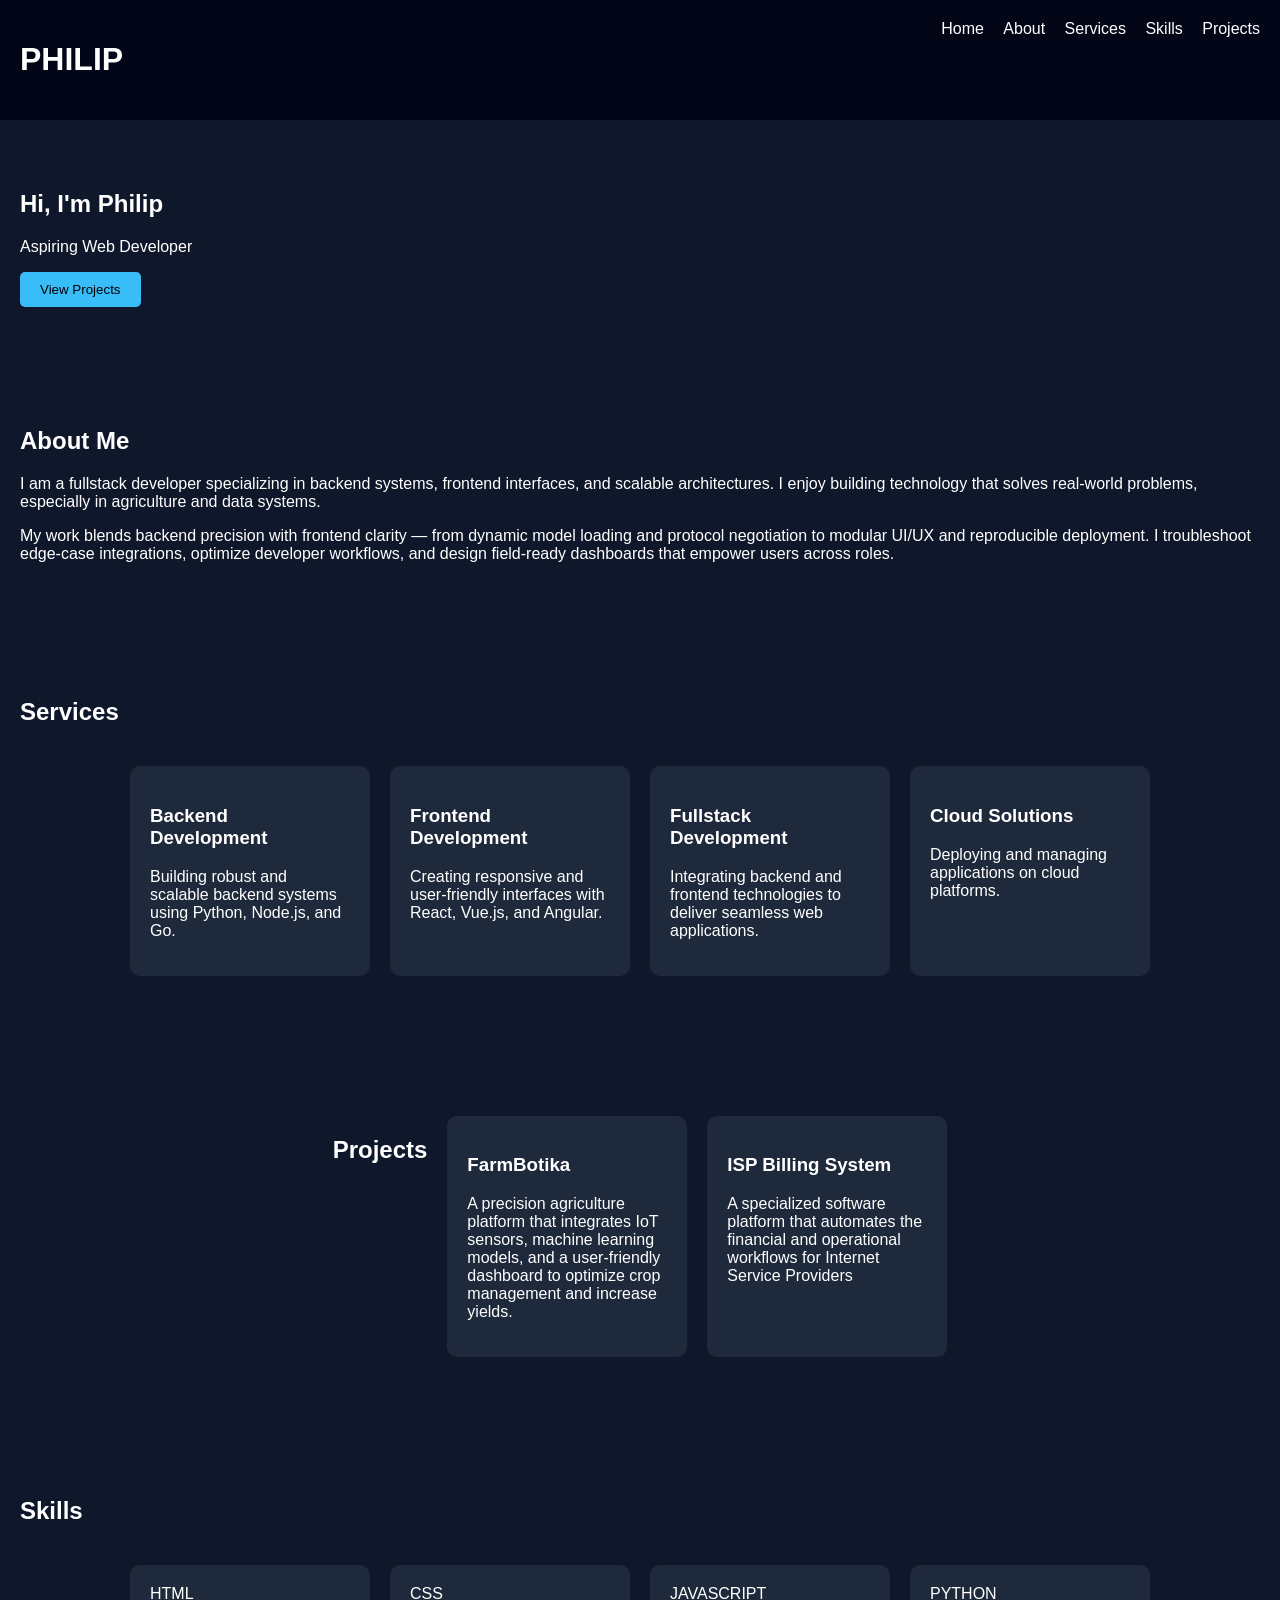
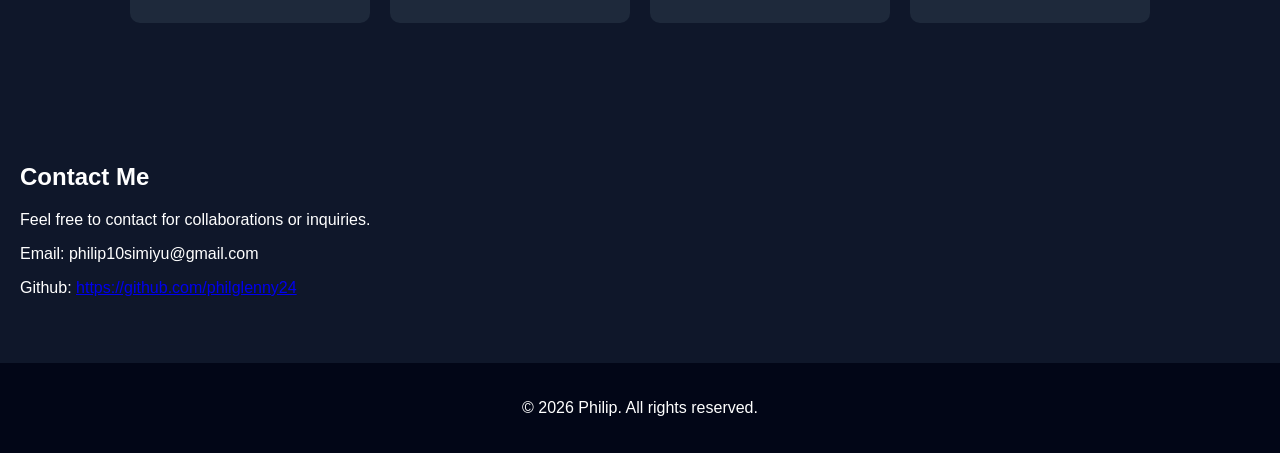
==== index.html @ bac018f1 "added index.html,index.js,style.css" ====
<!DOCTYPE html>
<html lang="en">
<head>
    <meta charset="UTF-8">
    <meta name="viewport" content="width=device-width, initial-scale=1.0">
    <title>PHILIP | PORTFOLIO</title>
    <link rel="stylesheet" href="style.css">
</head>
<body>

    <header>
        <h1>PHILIP</h1>
        <nav>
            <a href="#hero">Home</a>
            <a href="#about">About</a>
            <a href="#services">Services</a>
            <a href="#skills">Skills</a>
            <a href="#projects">Projects</a>
        </nav>
    </header>

    <section id="hero">
        <h2>Hi, I'm Philip</h2>
        <p>Aspiring Web Developer</p>
        <button
        onclick="scrollToSection()">View Projects</button>
    </section>

    <section id="about">
        <h2>About Me</h2>
        <p> I am a fullstack developer specializing in backend systems, frontend interfaces,
            and scalable architectures. I enjoy building technology that solves real-world
            problems, especially in agriculture and data systems.</p>
        <p>My work blends backend precision with frontend clarity — from
            dynamic model loading and protocol negotiation to modular UI/UX and
            reproducible deployment. I troubleshoot edge-case integrations,
            optimize developer workflows, and design field-ready dashboards that
            empower users across roles.</p>
    </section>

    <section id="services">
        <h2>Services</h2>
        <div class="services-container">
            <div class="service-card">
                <h3>Backend Development</h3>
                <p>Building robust and scalable backend systems using Python, Node.js, and Go.</p>
            </div>
            <div class="service-card">
                <h3>Frontend Development</h3>
                <p>Creating responsive and user-friendly interfaces with React, Vue.js, and Angular.</p>
            </div>
            <div class="service-card">
                <h3>Fullstack Development</h3>
                <p>Integrating backend and frontend technologies to deliver seamless web applications.</p>
            </div>
            <div class="service-card">
                <h3>Cloud Solutions</h3>
                <p>Deploying and managing applications on cloud platforms.</p>
            </div>
        </div>
    </section>

    <section id="projects">
        <div class="projects-container">
        <h2>Projects</h2>
        <div class="project-card">
            <h3>FarmBotika</h3>
            <p>A precision agriculture platform that integrates IoT sensors, machine learning models, and a user-friendly dashboard to optimize crop management and increase yields.</p>
        </div>
        <div class="project-card">
            <h3>ISP Billing System</h3>
            <p>A specialized software platform that automates the financial and operational workflows for Internet Service Providers</p>
        </div>   
        </div> 
    </section>

    <section id="skills">
        <h2>Skills</h2>
        <div class="skills-container">
            <div class="skill-card">HTML</div>
            <div class="skill-card">CSS</div>
            <div class="skill-card">JAVASCRIPT</div>
            <div class="skill-card">PYTHON</div>
        </div>
    </section>

    <section id="contact">
        <h2>Contact Me</h2>
        <P>Feel free to contact for collaborations or inquiries.</P>
        <p>Email: philip10simiyu@gmail.com</p>
        <p>Github: <a href="https://github.com/philglenny24">https://github.com/philglenny24</a></p>
    </section>

    <footer>
        <p>&copy; 2026 Philip. All rights reserved.</p>
    </footer>

    <script src="index.js"></script>
    </body>
    </html>
---- style.css ----
body {
    margin: 0;
    font-family: Arial, Helvetica, sans-serif;
    background: #0f172a;
    color: white;
}

header {
    display: flex;
    justify-content: space-between;
    padding: 20px;
    background: #020617;
}

nav a {
    color: white;
    margin-left: 15px;
    text-decoration: none;
}

.hero {
    text-align: center;
    padding: 100px 20px;
}

button {
    padding: 10px 20px;
    background: #38bdf8;
    border: none;
    cursor: pointer;
    border-radius: 5px;
}

.services-container, .skills-container, .projects-container {
    display: flex;
    justify-content: center;
    gap: 20px;
    padding: 20px;
}

.service-card, .skill-card, .project-card {
    background: #1e293b;
    padding: 20px;
    border-radius: 10px;
    width: 200px;
    transition: 0.3s;
}

.service-card:hover, .skill-card:hover, .project-card:hover {
    background: #334155;
    transition: translateY(-8px);
}

section {
    padding: 50px 20px;
}

footer {
    text-align: center;
    padding: 20px;
    background: #020617;
}
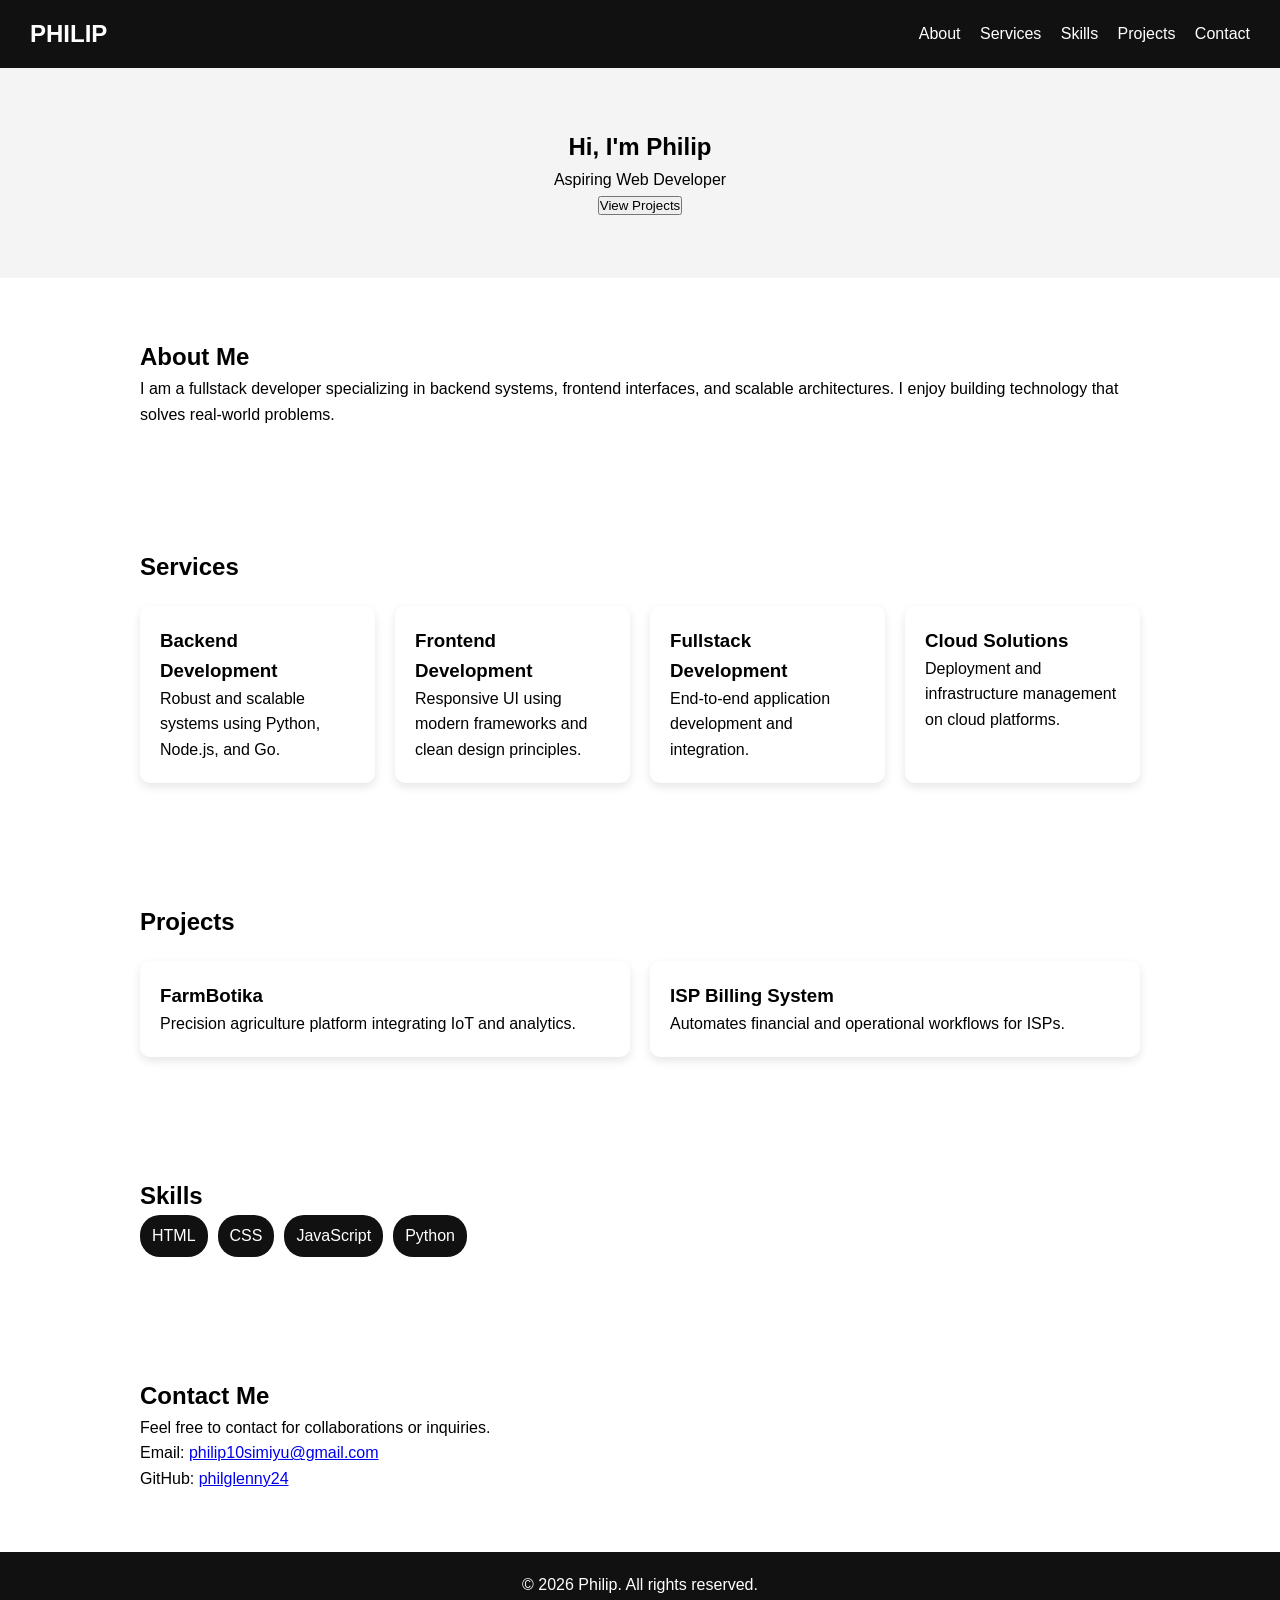
==== commit 869f24ca: "deleted some files" ====
--- a/index.html
+++ b/index.html
@@ -3,98 +3,118 @@
 <head>
     <meta charset="UTF-8">
     <meta name="viewport" content="width=device-width, initial-scale=1.0">
-    <title>PHILIP | PORTFOLIO</title>
+    <title>Philip | Portfolio</title>
     <link rel="stylesheet" href="style.css">
 </head>
+
 <body>
 
-    <header>
-        <h1>PHILIP</h1>
-        <nav>
-            <a href="#hero">Home</a>
-            <a href="#about">About</a>
-            <a href="#services">Services</a>
-            <a href="#skills">Skills</a>
-            <a href="#projects">Projects</a>
-        </nav>
-    </header>
+<header class="header">
+    <h1 class="logo">PHILIP</h1>
 
-    <section id="hero">
+    <nav id="nav">
+        <a href="#about">About</a>
+        <a href="#services">Services</a>
+        <a href="#skills">Skills</a>
+        <a href="#projects">Projects</a>
+        <a href="#contact">Contact</a>
+    </nav>
+
+    <button class="menu-toggle" onclick="toggleMenu()" aria-label="Toggle menu">
+        ☰
+    </button>
+</header>
+
+<section id="hero" class="section hero">
+    <div class="container">
         <h2>Hi, I'm Philip</h2>
         <p>Aspiring Web Developer</p>
-        <button
-        onclick="scrollToSection()">View Projects</button>
-    </section>
+        <button onclick="scrollToSection('projects')">View Projects</button>
+    </div>
+</section>
 
-    <section id="about">
+<section id="about" class="section">
+    <div class="container">
         <h2>About Me</h2>
-        <p> I am a fullstack developer specializing in backend systems, frontend interfaces,
-            and scalable architectures. I enjoy building technology that solves real-world
-            problems, especially in agriculture and data systems.</p>
-        <p>My work blends backend precision with frontend clarity — from
-            dynamic model loading and protocol negotiation to modular UI/UX and
-            reproducible deployment. I troubleshoot edge-case integrations,
-            optimize developer workflows, and design field-ready dashboards that
-            empower users across roles.</p>
-    </section>
+        <p>
+            I am a fullstack developer specializing in backend systems, frontend interfaces,
+            and scalable architectures. I enjoy building technology that solves real-world problems.
+        </p>
+    </div>
+</section>
 
-    <section id="services">
+<section id="services" class="section">
+    <div class="container">
         <h2>Services</h2>
-        <div class="services-container">
-            <div class="service-card">
+
+        <div class="grid">
+            <div class="card">
                 <h3>Backend Development</h3>
-                <p>Building robust and scalable backend systems using Python, Node.js, and Go.</p>
+                <p>Robust and scalable systems using Python, Node.js, and Go.</p>
             </div>
-            <div class="service-card">
+
+            <div class="card">
                 <h3>Frontend Development</h3>
-                <p>Creating responsive and user-friendly interfaces with React, Vue.js, and Angular.</p>
+                <p>Responsive UI using modern frameworks and clean design principles.</p>
             </div>
-            <div class="service-card">
+
+            <div class="card">
                 <h3>Fullstack Development</h3>
-                <p>Integrating backend and frontend technologies to deliver seamless web applications.</p>
+                <p>End-to-end application development and integration.</p>
             </div>
-            <div class="service-card">
+
+            <div class="card">
                 <h3>Cloud Solutions</h3>
-                <p>Deploying and managing applications on cloud platforms.</p>
+                <p>Deployment and infrastructure management on cloud platforms.</p>
             </div>
         </div>
-    </section>
+    </div>
+</section>
 
-    <section id="projects">
-        <div class="projects-container">
+<section id="projects" class="section">
+    <div class="container">
         <h2>Projects</h2>
-        <div class="project-card">
-            <h3>FarmBotika</h3>
-            <p>A precision agriculture platform that integrates IoT sensors, machine learning models, and a user-friendly dashboard to optimize crop management and increase yields.</p>
+
+        <div class="grid">
+            <div class="card">
+                <h3>FarmBotika</h3>
+                <p>Precision agriculture platform integrating IoT and analytics.</p>
+            </div>
+
+            <div class="card">
+                <h3>ISP Billing System</h3>
+                <p>Automates financial and operational workflows for ISPs.</p>
+            </div>
         </div>
-        <div class="project-card">
-            <h3>ISP Billing System</h3>
-            <p>A specialized software platform that automates the financial and operational workflows for Internet Service Providers</p>
-        </div>   
-        </div> 
-    </section>
+    </div>
+</section>
 
-    <section id="skills">
+<section id="skills" class="section">
+    <div class="container">
         <h2>Skills</h2>
-        <div class="skills-container">
-            <div class="skill-card">HTML</div>
-            <div class="skill-card">CSS</div>
-            <div class="skill-card">JAVASCRIPT</div>
-            <div class="skill-card">PYTHON</div>
+
+        <div class="skills">
+            <span>HTML</span>
+            <span>CSS</span>
+            <span>JavaScript</span>
+            <span>Python</span>
         </div>
-    </section>
+    </div>
+</section>
 
-    <section id="contact">
+<section id="contact" class="section">
+    <div class="container">
         <h2>Contact Me</h2>
-        <P>Feel free to contact for collaborations or inquiries.</P>
-        <p>Email: philip10simiyu@gmail.com</p>
-        <p>Github: <a href="https://github.com/philglenny24">https://github.com/philglenny24</a></p>
-    </section>
+        <p>Feel free to contact for collaborations or inquiries.</p>
+        <p>Email: <a href="mailto:philip10simiyu@gmail.com">philip10simiyu@gmail.com</a></p>
+        <p>GitHub: <a href="https://github.com/philglenny24">philglenny24</a></p>
+    </div>
+</section>
 
-    <footer>
-        <p>&copy; 2026 Philip. All rights reserved.</p>
-    </footer>
+<footer class="footer">
+    <p>&copy; 2026 Philip. All rights reserved.</p>
+</footer>
 
-    <script src="index.js"></script>
-    </body>
-    </html>+<script src="index.js"></script>
+</body>
+</html>
--- a/style.css
+++ b/style.css
@@ -1,15 +1,27 @@
-body {
+* {
     margin: 0;
-    font-family: Arial, Helvetica, sans-serif;
-    background: #0f172a;
-    color: white;
+    padding: 0;
+    box-sizing: border-box;
+    font-family: Arial, sans-serif;
 }
 
-header {
+body {
+    line-height: 1.6;
+}
+
+.header {
     display: flex;
     justify-content: space-between;
-    padding: 20px;
-    background: #020617;
+    align-items: center;
+    padding: 15px 30px;
+    background: #111;
+    color: #fff;
+    position: sticky;
+    top: 0;
+}
+
+.logo {
+    font-size: 1.5rem;
 }
 
 nav a {
@@ -18,45 +30,81 @@
     text-decoration: none;
 }
 
+.menu-toggle {
+    display: none;
+    font-size: 24px;
+    background: none;
+    color: white;
+    border: none;
+    cursor: pointer;
+}
+
+.section {
+    padding: 60px 20px;
+}
+
+.container {
+    max-width: 1000px;
+    margin: auto;
+}
+
 .hero {
     text-align: center;
-    padding: 100px 20px;
+    background: #f4f4f4;
 }
 
-button {
-    padding: 10px 20px;
-    background: #38bdf8;
-    border: none;
-    cursor: pointer;
-    border-radius: 5px;
+.grid {
+    display: grid;
+    grid-template-columns: repeat(auto-fit, minmax(220px, 1fr));
+    gap: 20px;
+    margin-top: 20px;
 }
 
-.services-container, .skills-container, .projects-container {
-    display: flex;
-    justify-content: center;
-    gap: 20px;
+.card {
     padding: 20px;
+    border-radius: 10px;
+    background: white;
+    box-shadow: 0 4px 10px rgba(0,0,0,0.1);
 }
 
-.service-card, .skill-card, .project-card {
-    background: #1e293b;
-    padding: 20px;
-    border-radius: 10px;
-    width: 200px;
-    transition: 0.3s;
+.skills {
+    display: flex;
+    gap: 10px;
+    flex-wrap: wrap;
 }
 
-.service-card:hover, .skill-card:hover, .project-card:hover {
-    background: #334155;
-    transition: translateY(-8px);
+.skills span {
+    background: #111;
+    color: white;
+    padding: 8px 12px;
+    border-radius: 20px;
 }
 
-section {
-    padding: 50px 20px;
+.footer {
+    text-align: center;
+    padding: 20px;
+    background: #111;
+    color: white;
 }
 
-footer {
-    text-align: center;
-    padding: 20px;
-    background: #020617;
+/* Responsive */
+@media (max-width: 768px) {
+    nav {
+        display: none;
+        flex-direction: column;
+        background: #111;
+        position: absolute;
+        top: 60px;
+        right: 0;
+        width: 200px;
+        padding: 10px;
+    }
+
+    nav.active {
+        display: flex;
+    }
+
+    .menu-toggle {
+        display: block;
+    }
 }
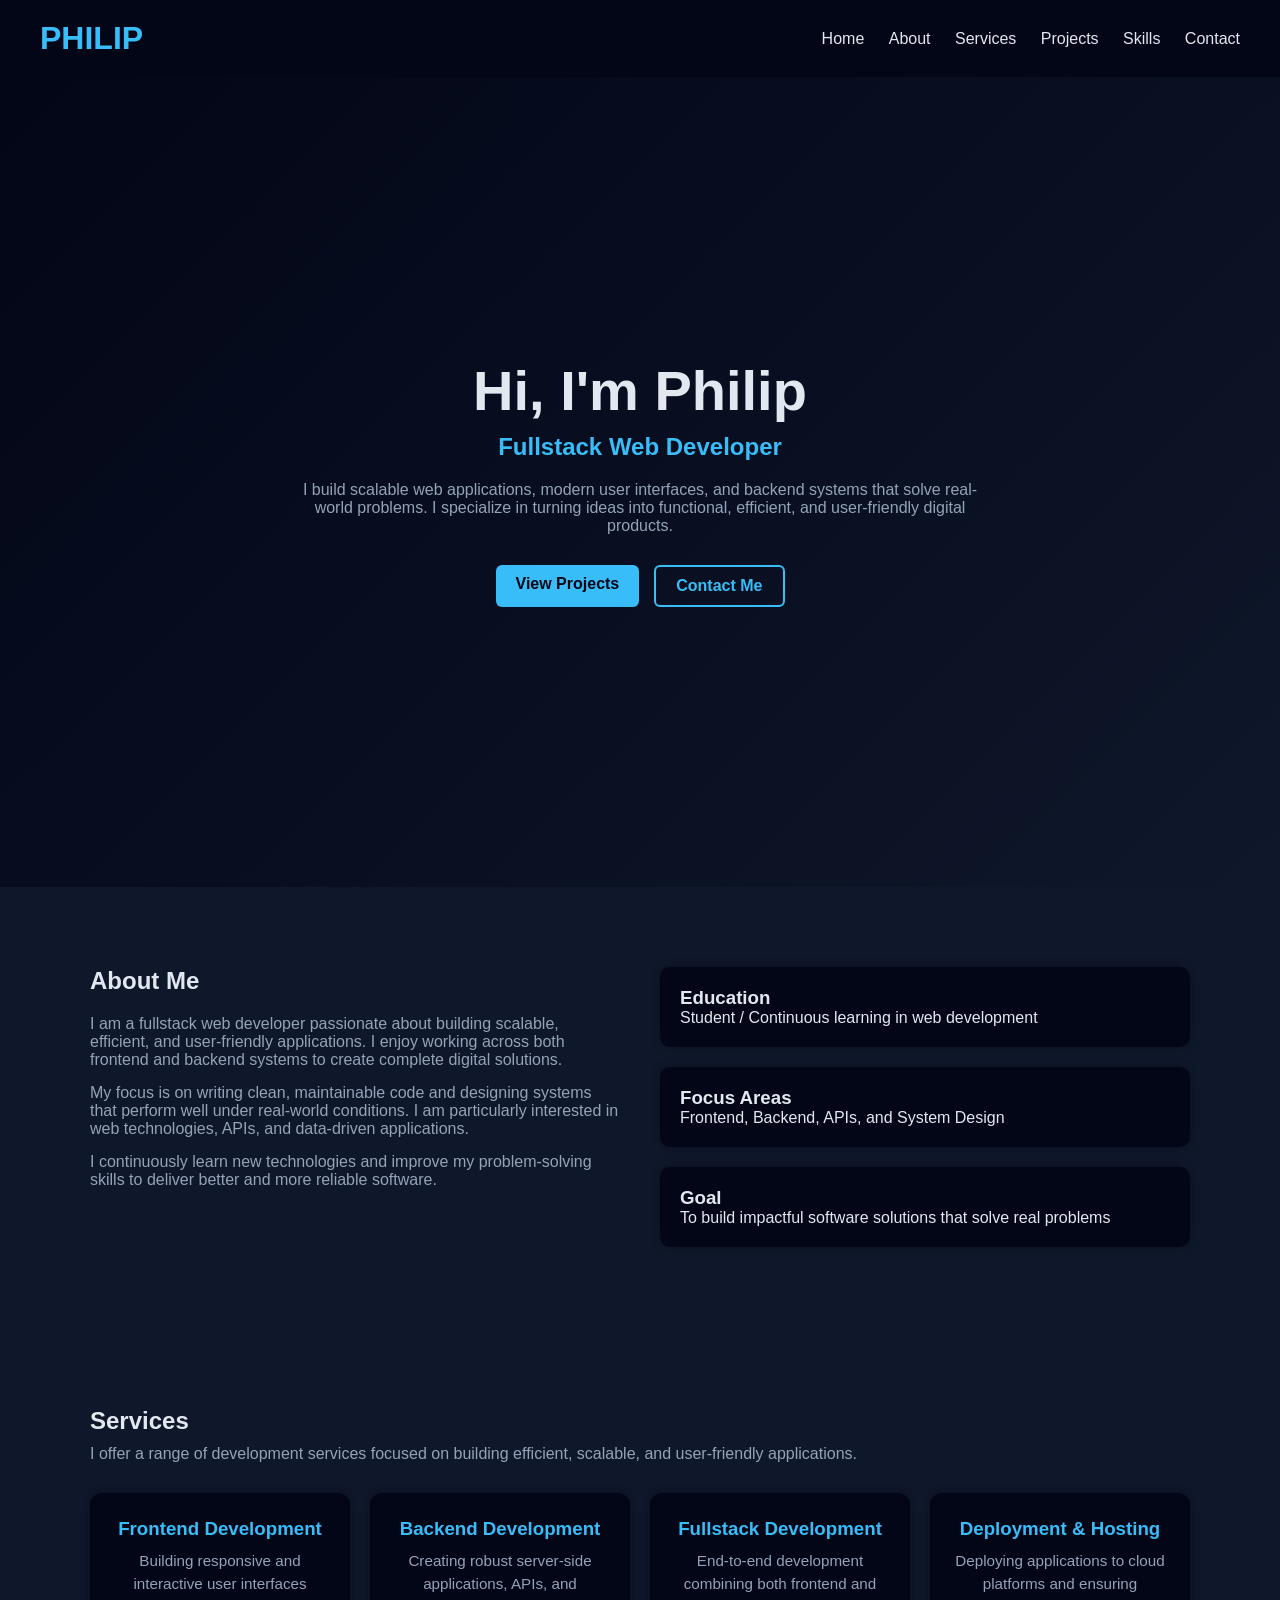
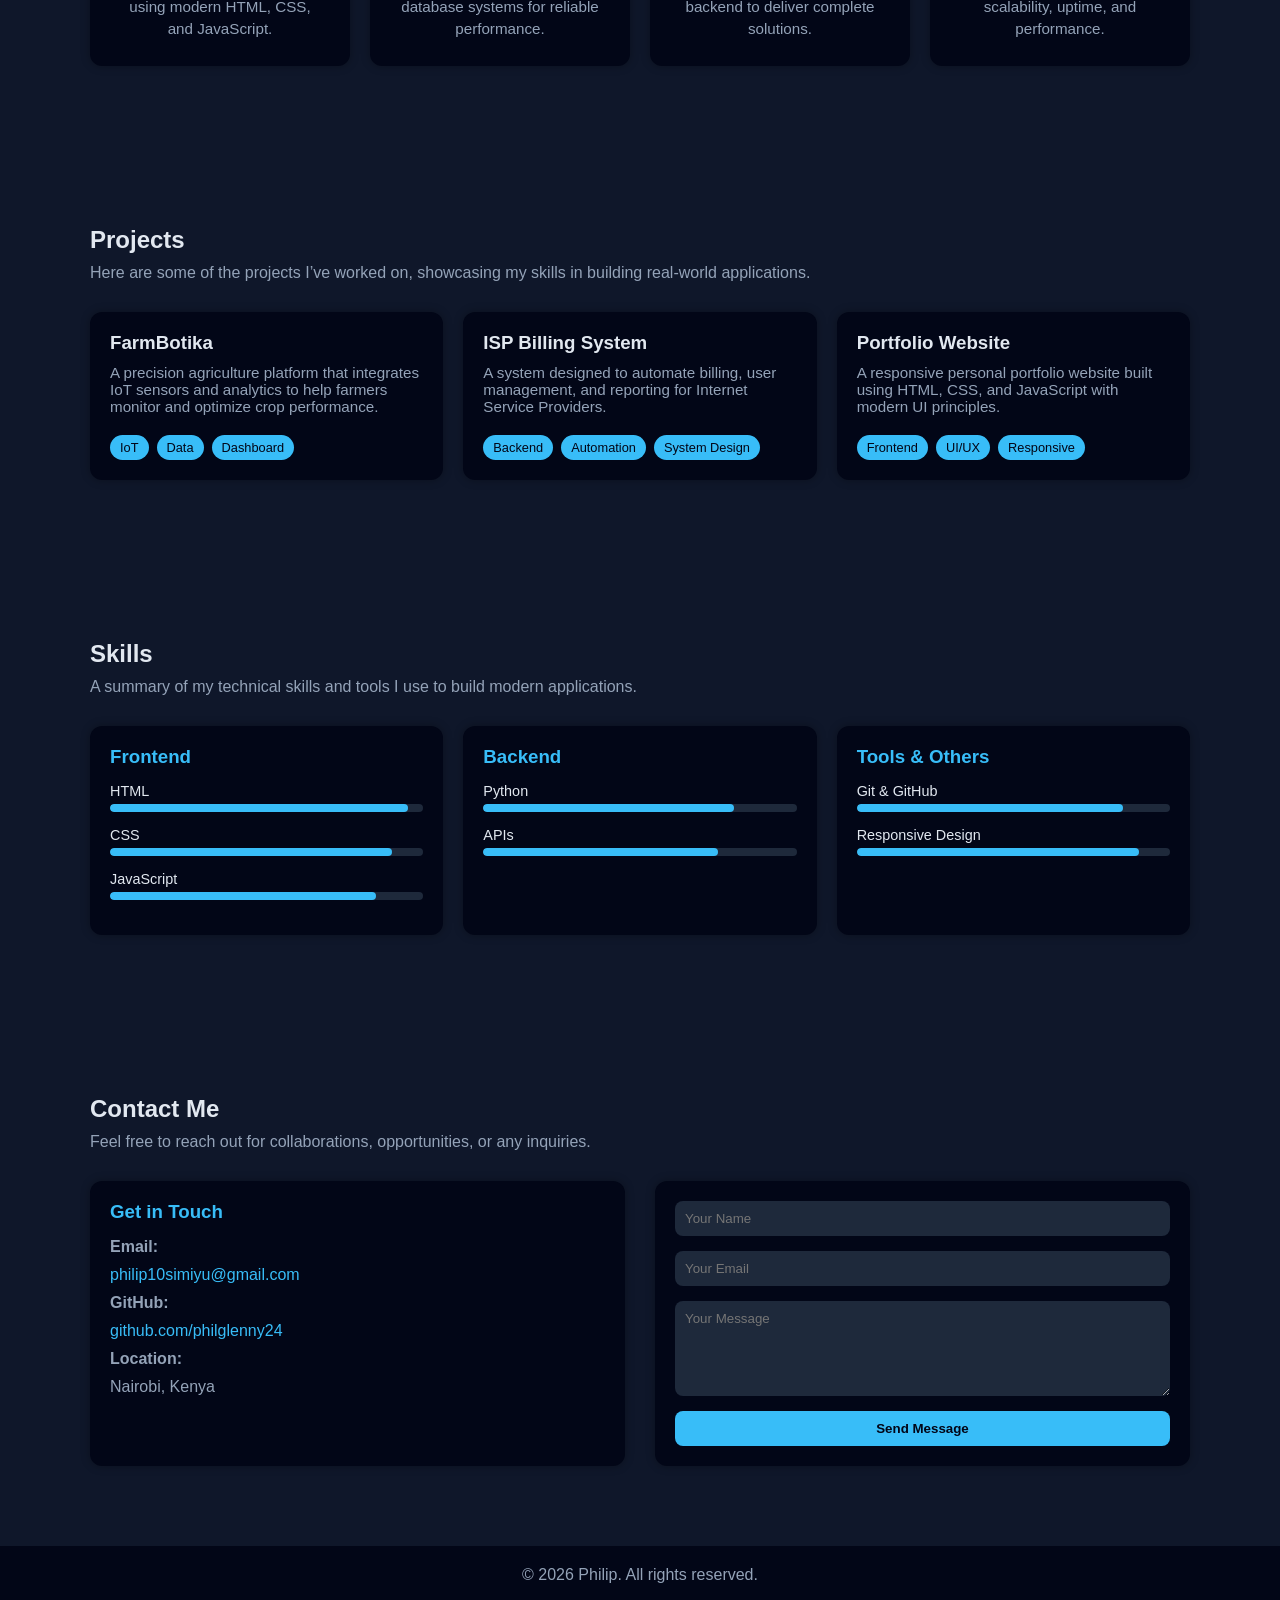
==== commit 2476ee01: "polished the website" ====
--- a/index.html
+++ b/index.html
@@ -13,101 +13,289 @@
     <h1 class="logo">PHILIP</h1>
 
     <nav id="nav">
+        <a href="#hero">Home</a>
         <a href="#about">About</a>
         <a href="#services">Services</a>
+        <a href="#projects">Projects</a>
         <a href="#skills">Skills</a>
-        <a href="#projects">Projects</a>
         <a href="#contact">Contact</a>
     </nav>
 
-    <button class="menu-toggle" onclick="toggleMenu()" aria-label="Toggle menu">
-        ☰
-    </button>
+    <button class="menu-toggle" onclick="toggleMenu()">☰</button>
 </header>
 
+<!-- HERO -->
 <section id="hero" class="section hero">
-    <div class="container">
-        <h2>Hi, I'm Philip</h2>
-        <p>Aspiring Web Developer</p>
-        <button onclick="scrollToSection('projects')">View Projects</button>
-    </div>
-</section>
-
+    <div class="container hero-content">
+        
+        <div class="hero-text">
+            <h2>Hi, I'm Philip</h2>
+            <h3>Fullstack Web Developer</h3>
+
+            <p>
+                I build scalable web applications, modern user interfaces, and backend systems
+                that solve real-world problems. I specialize in turning ideas into functional,
+                efficient, and user-friendly digital products.
+            </p>
+
+            <div class="hero-buttons">
+                <a href="#projects" class="btn">View Projects</a>
+                <a href="#contact" class="btn secondary">Contact Me</a>
+            </div>
+        </div>
+
+    </div>
+</section>
+<!-- ABOUT -->
 <section id="about" class="section">
-    <div class="container">
-        <h2>About Me</h2>
-        <p>
-            I am a fullstack developer specializing in backend systems, frontend interfaces,
-            and scalable architectures. I enjoy building technology that solves real-world problems.
-        </p>
-    </div>
-</section>
-
+    <div class="container about-container">
+
+        <div class="about-text">
+            <h2>About Me</h2>
+
+            <p>
+                I am a fullstack web developer passionate about building scalable,
+                efficient, and user-friendly applications. I enjoy working across both
+                frontend and backend systems to create complete digital solutions.
+            </p>
+
+            <p>
+                My focus is on writing clean, maintainable code and designing systems
+                that perform well under real-world conditions. I am particularly interested
+                in web technologies, APIs, and data-driven applications.
+            </p>
+
+            <p>
+                I continuously learn new technologies and improve my problem-solving skills
+                to deliver better and more reliable software.
+            </p>
+        </div>
+
+        <div class="about-info">
+            <div class="info-card">
+                <h3>Education</h3>
+                <p>Student / Continuous learning in web development</p>
+            </div>
+
+            <div class="info-card">
+                <h3>Focus Areas</h3>
+                <p>Frontend, Backend, APIs, and System Design</p>
+            </div>
+
+            <div class="info-card">
+                <h3>Goal</h3>
+                <p>To build impactful software solutions that solve real problems</p>
+            </div>
+        </div>
+
+    </div>
+</section>
+
+<!-- SERVICES -->
 <section id="services" class="section">
     <div class="container">
+
         <h2>Services</h2>
-
-        <div class="grid">
-            <div class="card">
+        <p class="section-subtitle">
+            I offer a range of development services focused on building efficient, scalable, and user-friendly applications.
+        </p>
+
+        <div class="grid services-grid">
+
+            <div class="service-card">
+                <h3>Frontend Development</h3>
+                <p>
+                    Building responsive and interactive user interfaces using modern HTML, CSS, and JavaScript.
+                </p>
+            </div>
+
+            <div class="service-card">
                 <h3>Backend Development</h3>
-                <p>Robust and scalable systems using Python, Node.js, and Go.</p>
-            </div>
-
-            <div class="card">
-                <h3>Frontend Development</h3>
-                <p>Responsive UI using modern frameworks and clean design principles.</p>
-            </div>
-
-            <div class="card">
+                <p>
+                    Creating robust server-side applications, APIs, and database systems for reliable performance.
+                </p>
+            </div>
+
+            <div class="service-card">
                 <h3>Fullstack Development</h3>
-                <p>End-to-end application development and integration.</p>
-            </div>
-
-            <div class="card">
-                <h3>Cloud Solutions</h3>
-                <p>Deployment and infrastructure management on cloud platforms.</p>
-            </div>
-        </div>
-    </div>
-</section>
-
+                <p>
+                    End-to-end development combining both frontend and backend to deliver complete solutions.
+                </p>
+            </div>
+
+            <div class="service-card">
+                <h3>Deployment & Hosting</h3>
+                <p>
+                    Deploying applications to cloud platforms and ensuring scalability, uptime, and performance.
+                </p>
+            </div>
+
+        </div>
+
+    </div>
+</section>
+
+<!-- PROJECTS -->
 <section id="projects" class="section">
     <div class="container">
+
         <h2>Projects</h2>
-
-        <div class="grid">
-            <div class="card">
+        <p class="section-subtitle">
+            Here are some of the projects I’ve worked on, showcasing my skills in building real-world applications.
+        </p>
+
+        <div class="grid projects-grid">
+
+            <div class="project-card">
                 <h3>FarmBotika</h3>
-                <p>Precision agriculture platform integrating IoT and analytics.</p>
-            </div>
-
-            <div class="card">
+                <p class="project-description">
+                    A precision agriculture platform that integrates IoT sensors and analytics
+                    to help farmers monitor and optimize crop performance.
+                </p>
+                <div class="project-tags">
+                    <span>IoT</span>
+                    <span>Data</span>
+                    <span>Dashboard</span>
+                </div>
+            </div>
+
+            <div class="project-card">
                 <h3>ISP Billing System</h3>
-                <p>Automates financial and operational workflows for ISPs.</p>
-            </div>
-        </div>
-    </div>
-</section>
-
+                <p class="project-description">
+                    A system designed to automate billing, user management, and reporting for
+                    Internet Service Providers.
+                </p>
+                <div class="project-tags">
+                    <span>Backend</span>
+                    <span>Automation</span>
+                    <span>System Design</span>
+                </div>
+            </div>
+
+            <div class="project-card">
+                <h3>Portfolio Website</h3>
+                <p class="project-description">
+                    A responsive personal portfolio website built using HTML, CSS, and JavaScript
+                    with modern UI principles.
+                </p>
+                <div class="project-tags">
+                    <span>Frontend</span>
+                    <span>UI/UX</span>
+                    <span>Responsive</span>
+                </div>
+            </div>
+
+        </div>
+
+    </div>
+</section>
+
+<!-- SKILLS -->
 <section id="skills" class="section">
     <div class="container">
+
         <h2>Skills</h2>
-
-        <div class="skills">
-            <span>HTML</span>
-            <span>CSS</span>
-            <span>JavaScript</span>
-            <span>Python</span>
-        </div>
-    </div>
-</section>
-
+        <p class="section-subtitle">
+            A summary of my technical skills and tools I use to build modern applications.
+        </p>
+
+        <div class="grid skills-grid">
+
+            <div class="skill-card">
+                <h3>Frontend</h3>
+
+                <div class="skill">
+                    <span>HTML</span>
+                    <div class="bar"><div class="progress html"></div></div>
+                </div>
+
+                <div class="skill">
+                    <span>CSS</span>
+                    <div class="bar"><div class="progress css"></div></div>
+                </div>
+
+                <div class="skill">
+                    <span>JavaScript</span>
+                    <div class="bar"><div class="progress js"></div></div>
+                </div>
+            </div>
+
+            <div class="skill-card">
+                <h3>Backend</h3>
+
+                <div class="skill">
+                    <span>Python</span>
+                    <div class="bar"><div class="progress python"></div></div>
+                </div>
+
+                <div class="skill">
+                    <span>APIs</span>
+                    <div class="bar"><div class="progress api"></div></div>
+                </div>
+            </div>
+
+            <div class="skill-card">
+                <h3>Tools & Others</h3>
+
+                <div class="skill">
+                    <span>Git & GitHub</span>
+                    <div class="bar"><div class="progress git"></div></div>
+                </div>
+
+                <div class="skill">
+                    <span>Responsive Design</span>
+                    <div class="bar"><div class="progress responsive"></div></div>
+                </div>
+            </div>
+
+        </div>
+
+    </div>
+</section>
+
+<!-- CONTACT -->
 <section id="contact" class="section">
     <div class="container">
+
         <h2>Contact Me</h2>
-        <p>Feel free to contact for collaborations or inquiries.</p>
-        <p>Email: <a href="mailto:philip10simiyu@gmail.com">philip10simiyu@gmail.com</a></p>
-        <p>GitHub: <a href="https://github.com/philglenny24">philglenny24</a></p>
+        <p class="section-subtitle">
+            Feel free to reach out for collaborations, opportunities, or any inquiries.
+        </p>
+
+        <div class="contact-grid">
+
+            <!-- Contact Info -->
+            <div class="contact-info">
+                <h3>Get in Touch</h3>
+
+                <p><strong>Email:</strong></p>
+                <p>
+                    <a href="mailto:philip10simiyu@gmail.com">
+                        philip10simiyu@gmail.com
+                    </a>
+                </p>
+
+                <p><strong>GitHub:</strong></p>
+                <p>
+                    <a href="https://github.com/philglenny24" target="_blank">
+                        github.com/philglenny24
+                    </a>
+                </p>
+
+                <p><strong>Location:</strong></p>
+                <p>Nairobi, Kenya</p>
+            </div>
+
+            <!-- Contact Form -->
+            <form class="contact-form">
+                <input type="text" placeholder="Your Name" required>
+                <input type="email" placeholder="Your Email" required>
+                <textarea placeholder="Your Message" rows="5" required></textarea>
+                <button type="submit">Send Message</button>
+            </form>
+
+        </div>
+
     </div>
 </section>
 
@@ -115,6 +303,11 @@
     <p>&copy; 2026 Philip. All rights reserved.</p>
 </footer>
 
-<script src="index.js"></script>
+<script>
+function toggleMenu() {
+    document.getElementById("nav").classList.toggle("active");
+}
+</script>
+
 </body>
 </html>
--- a/style.css
+++ b/style.css
@@ -2,99 +2,453 @@
     margin: 0;
     padding: 0;
     box-sizing: border-box;
-    font-family: Arial, sans-serif;
+    font-family: 'Segoe UI', sans-serif;
+    scroll-behavior: smooth;
 }
 
 body {
-    line-height: 1.6;
-}
-
+    background: #0f172a;
+    color: #e2e8f0;
+}
+
+/* HEADER */
 .header {
     display: flex;
     justify-content: space-between;
     align-items: center;
-    padding: 15px 30px;
-    background: #111;
-    color: #fff;
+    padding: 20px 40px;
+    background: #020617;
     position: sticky;
     top: 0;
+    z-index: 1000;
 }
 
 .logo {
-    font-size: 1.5rem;
+    color: #38bdf8;
 }
 
 nav a {
-    color: white;
-    margin-left: 15px;
+    margin-left: 20px;
     text-decoration: none;
-}
-
+    color: #e2e8f0;
+    transition: 0.3s;
+}
+
+nav a:hover {
+    color: #38bdf8;
+}
+
+/* MOBILE MENU */
 .menu-toggle {
     display: none;
-    font-size: 24px;
     background: none;
     color: white;
+    font-size: 24px;
     border: none;
+}
+
+/* HERO */
+.hero {
+    height: 90vh;
+    display: flex;
+    align-items: center;
+    justify-content: center;
+    text-align: center;
+    background: linear-gradient(135deg, #020617, #0f172a);
+}
+
+.hero h2 {
+    font-size: 3rem;
+}
+
+.hero p {
+    margin: 10px 0 20px;
+    color: #94a3b8;
+}
+
+.btn {
+    background: #38bdf8;
+    color: #020617;
+    padding: 10px 20px;
+    border-radius: 6px;
+    text-decoration: none;
+    font-weight: bold;
+}
+
+.hero-content {
+    display: flex;
+    align-items: center;
+    justify-content: center;
+}
+
+.hero-text {
+    max-width: 700px;
+    text-align: center;
+}
+
+.hero-text h2 {
+    font-size: 3.5rem;
+    margin-bottom: 10px;
+}
+
+.hero-text h3 {
+    font-size: 1.5rem;
+    color: #38bdf8;
+    margin-bottom: 20px;
+}
+
+.hero-text p {
+    color: #94a3b8;
+    margin-bottom: 30px;
+}
+
+/* Buttons */
+.hero-buttons {
+    display: flex;
+    gap: 15px;
+    justify-content: center;
+    flex-wrap: wrap;
+}
+
+.btn.secondary {
+    background: transparent;
+    border: 2px solid #38bdf8;
+    color: #38bdf8;
+}
+
+.btn.secondary:hover {
+    background: #38bdf8;
+    color: #020617;
+}
+
+.about-container {
+    display: grid;
+    grid-template-columns: 1fr 1fr;
+    gap: 40px;
+    align-items: start;
+}
+
+.section-subtitle {
+    color: #94a3b8;
+    margin-top: 10px;
+}
+
+/* Project cards */
+.project-card {
+    background: #020617;
+    padding: 20px;
+    border-radius: 12px;
+    transition: 0.3s;
+    box-shadow: 0 0 10px rgba(0,0,0,0.3);
+    display: flex;
+    flex-direction: column;
+    gap: 10px;
+}
+
+.project-card:hover {
+    transform: translateY(-8px);
+    box-shadow: 0 0 20px rgba(56,189,248,0.2);
+}
+
+.project-description {
+    color: #94a3b8;
+    font-size: 0.95rem;
+}
+
+/* Tags */
+.project-tags {
+    display: flex;
+    flex-wrap: wrap;
+    gap: 8px;
+    margin-top: 10px;
+}
+
+.project-tags span {
+    background: #38bdf8;
+    color: #020617;
+    padding: 5px 10px;
+    border-radius: 20px;
+    font-size: 0.8rem;
+}
+
+/* Optional: better spacing */
+.projects-grid {
+    margin-top: 30px;
+}
+/* Text side */
+.about-text h2 {
+    margin-bottom: 20px;
+}
+
+.about-text p {
+    margin-bottom: 15px;
+    color: #94a3b8;
+}
+
+/* Info cards */
+.about-info {
+    display: flex;
+    flex-direction: column;
+    gap: 20px;
+}
+
+.info-card {
+    background: #020617;
+    padding: 20px;
+    border-radius: 10px;
+    box-shadow: 0 0 10px rgba(0,0,0,0.3);
+    transition: 0.3s;
+}
+
+.info-card:hover {
+    transform: translateY(-5px);
+}
+
+.services-grid {
+    margin-top: 30px;
+}
+
+/* Service card */
+.service-card {
+    background: #020617;
+    padding: 25px;
+    border-radius: 12px;
+    text-align: center;
+    transition: 0.3s;
+    box-shadow: 0 0 10px rgba(0,0,0,0.3);
+}
+
+.service-card:hover {
+    transform: translateY(-8px);
+    box-shadow: 0 0 20px rgba(56,189,248,0.2);
+}
+
+/* Icon */
+.service-card .icon {
+    font-size: 2rem;
+    margin-bottom: 10px;
+}
+
+/* Title */
+.service-card h3 {
+    margin-bottom: 10px;
+    color: #38bdf8;
+}
+
+/* Text */
+.service-card p {
+    color: #94a3b8;
+    font-size: 0.95rem;
+    line-height: 1.5;
+}
+/*skills*/
+.skills-grid {
+    margin-top: 30px;
+}
+
+.skill-card {
+    background: #020617;
+    padding: 20px;
+    border-radius: 12px;
+    box-shadow: 0 0 10px rgba(0,0,0,0.3);
+    transition: 0.3s;
+}
+
+.skill-card:hover {
+    transform: translateY(-5px);
+}
+
+.skill-card h3 {
+    margin-bottom: 15px;
+    color: #38bdf8;
+}
+
+/* Individual skill */
+.skill {
+    margin-bottom: 15px;
+}
+
+.skill span {
+    display: block;
+    margin-bottom: 5px;
+    font-size: 0.9rem;
+}
+
+/* Progress bar */
+.bar {
+    width: 100%;
+    height: 8px;
+    background: #1e293b;
+    border-radius: 10px;
+    overflow: hidden;
+}
+
+.progress {
+    height: 100%;
+    background: #38bdf8;
+    border-radius: 10px;
+}
+
+/* Progress levels */
+.html { width: 95%; }
+.css { width: 90%; }
+.js { width: 85%; }
+.python { width: 80%; }
+.api { width: 75%; }
+.git { width: 85%; }
+.responsive { width: 90%; }
+
+.contact-grid {
+    display: grid;
+    grid-template-columns: 1fr 1fr;
+    gap: 30px;
+    margin-top: 30px;
+}
+
+/* Contact Info */
+.contact-info {
+    background: #020617;
+    padding: 20px;
+    border-radius: 12px;
+    box-shadow: 0 0 10px rgba(0,0,0,0.3);
+}
+
+.contact-info h3 {
+    margin-bottom: 15px;
+    color: #38bdf8;
+}
+
+.contact-info p {
+    margin-bottom: 10px;
+    color: #94a3b8;
+}
+
+.contact-info a {
+    color: #38bdf8;
+    text-decoration: none;
+}
+
+.contact-info a:hover {
+    text-decoration: underline;
+}
+
+/* Form */
+.contact-form {
+    display: flex;
+    flex-direction: column;
+    gap: 15px;
+    background: #020617;
+    padding: 20px;
+    border-radius: 12px;
+    box-shadow: 0 0 10px rgba(0,0,0,0.3);
+}
+
+.contact-form input,
+.contact-form textarea {
+    padding: 10px;
+    border-radius: 8px;
+    border: none;
+    outline: none;
+    background: #1e293b;
+    color: #fff;
+}
+
+.contact-form button {
+    padding: 10px;
+    border: none;
+    border-radius: 8px;
+    background: #38bdf8;
+    color: #020617;
     cursor: pointer;
-}
-
+    font-weight: bold;
+    transition: 0.3s;
+}
+
+.contact-form button:hover {
+    background: #0ea5e9;
+}
+
+/* Responsive */
+@media (max-width: 768px) {
+    .contact-grid {
+        grid-template-columns: 1fr;
+    }
+}
+
+/* Responsive */
+@media (max-width: 768px) {
+    .about-container {
+        grid-template-columns: 1fr;
+    }
+}
+
+/* SECTIONS */
 .section {
-    padding: 60px 20px;
+    padding: 80px 40px;
 }
 
 .container {
-    max-width: 1000px;
+    max-width: 1100px;
     margin: auto;
 }
 
-.hero {
-    text-align: center;
-    background: #f4f4f4;
-}
-
+/* GRID */
 .grid {
     display: grid;
-    grid-template-columns: repeat(auto-fit, minmax(220px, 1fr));
+    grid-template-columns: repeat(auto-fit, minmax(250px, 1fr));
     gap: 20px;
+    margin-top: 30px;
+}
+
+/* CARDS */
+.card {
+    background: #020617;
+    padding: 20px;
+    border-radius: 12px;
+    box-shadow: 0 0 15px rgba(0,0,0,0.3);
+    transition: 0.3s;
+}
+
+.card:hover {
+    transform: translateY(-5px);
+}
+
+/* SKILLS */
+.skills {
+    display: flex;
+    flex-wrap: wrap;
+    gap: 10px;
     margin-top: 20px;
 }
 
-.card {
-    padding: 20px;
-    border-radius: 10px;
-    background: white;
-    box-shadow: 0 4px 10px rgba(0,0,0,0.1);
-}
-
-.skills {
-    display: flex;
-    gap: 10px;
-    flex-wrap: wrap;
-}
-
 .skills span {
-    background: #111;
-    color: white;
-    padding: 8px 12px;
+    background: #38bdf8;
+    color: #020617;
+    padding: 8px 14px;
     border-radius: 20px;
 }
 
+/* CONTACT LINKS */
+a {
+    color: #38bdf8;
+}
+
+/* FOOTER */
 .footer {
     text-align: center;
     padding: 20px;
-    background: #111;
-    color: white;
-}
-
-/* Responsive */
+    background: #020617;
+    color: #94a3b8;
+}
+
+/* RESPONSIVE */
 @media (max-width: 768px) {
     nav {
         display: none;
         flex-direction: column;
-        background: #111;
+        background: #020617;
         position: absolute;
-        top: 60px;
+        top: 70px;
         right: 0;
         width: 200px;
         padding: 10px;
